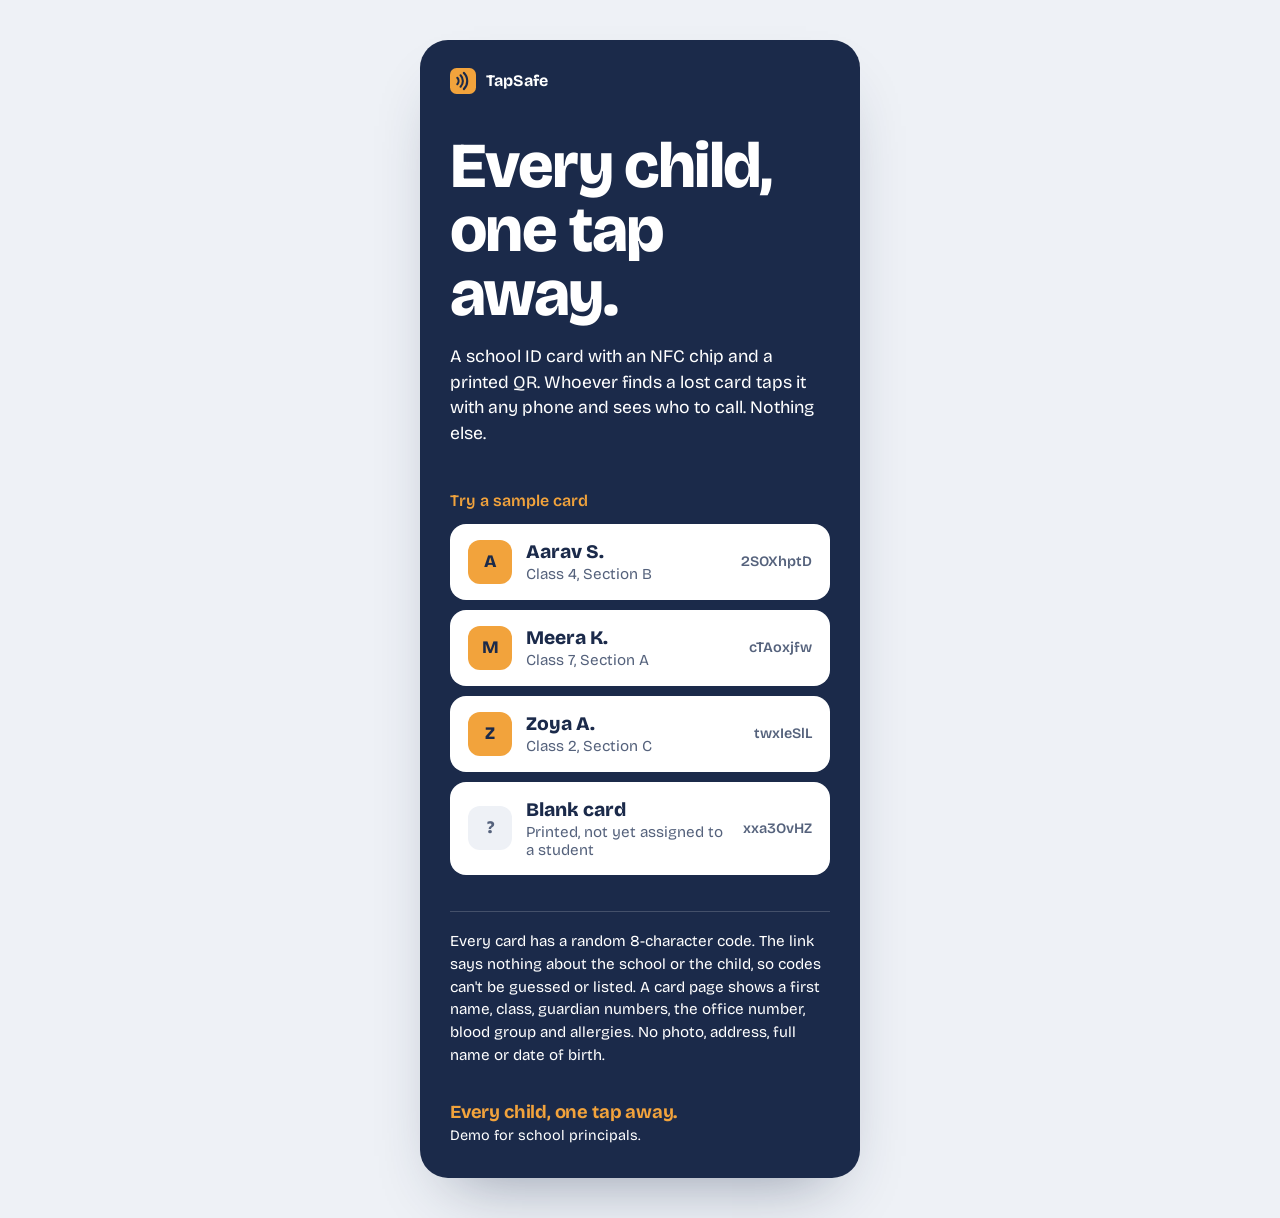
==== index.html @ 4b2bb034 "Add TapSafe demo card pages and landing page Static site for the TapSafe school ID card: three sampl" ====
<!DOCTYPE html>
<html lang="en">
<head>
<meta charset="utf-8">
<meta name="viewport" content="width=device-width, initial-scale=1">
<meta name="theme-color" content="#1B2A4A">
<title>TapSafe demo</title>
<link rel="icon" href="data:image/svg+xml,%3Csvg xmlns='http://www.w3.org/2000/svg' viewBox='0 0 32 32'%3E%3Crect width='32' height='32' rx='8' fill='%23F2A33C'/%3E%3Cpath d='M9 12a6 6 0 0 1 0 8M13 9a10 10 0 0 1 0 14M17 6a14 14 0 0 1 0 20' fill='none' stroke='%231B2A4A' stroke-width='2.6' stroke-linecap='round'/%3E%3C/svg%3E">
<link rel="preconnect" href="https://fonts.googleapis.com">
<link rel="preconnect" href="https://fonts.gstatic.com" crossorigin>
<link href="https://fonts.googleapis.com/css2?family=Bricolage+Grotesque:opsz,wght@12..96,400;12..96,500;12..96,600;12..96,700;12..96,800&display=swap" rel="stylesheet">
<link rel="stylesheet" href="assets/style.css">
</head>
<body>
<div class="home">

  <div class="brand">
    <svg class="mark" viewBox="0 0 32 32" width="26" height="26" aria-hidden="true"><rect width="32" height="32" rx="8" fill="#F2A33C"/><path d="M9 12a6 6 0 0 1 0 8M13 9a10 10 0 0 1 0 14M17 6a14 14 0 0 1 0 20" fill="none" stroke="#1B2A4A" stroke-width="2.6" stroke-linecap="round"/></svg>
    TapSafe
  </div>

  <h1>Every child, one tap away.</h1>
  <p class="lede">A school ID card with an NFC chip and a printed QR. Whoever finds a lost card taps it with any phone and sees who to call. Nothing else.</p>

  <h2>Try a sample card</h2>
  <ul class="samples">
    <li><a class="sample" href="c/2SOXhptD/index.html"><span class="chip">A</span><span class="txt"><strong>Aarav S.</strong><span>Class 4, Section B</span></span><code>2SOXhptD</code></a></li>
    <li><a class="sample" href="c/cTAoxjfw/index.html"><span class="chip">M</span><span class="txt"><strong>Meera K.</strong><span>Class 7, Section A</span></span><code>cTAoxjfw</code></a></li>
    <li><a class="sample" href="c/twxIeSlL/index.html"><span class="chip">Z</span><span class="txt"><strong>Zoya A.</strong><span>Class 2, Section C</span></span><code>twxIeSlL</code></a></li>
    <li><a class="sample blank" href="c/xxa3OvHZ/index.html"><span class="chip">?</span><span class="txt"><strong>Blank card</strong><span>Printed, not yet assigned to a student</span></span><code>xxa3OvHZ</code></a></li>
  </ul>

  <p class="note">Every card has a random 8-character code. The link says nothing about the school or the child, so codes can't be guessed or listed. A card page shows a first name, class, guardian numbers, the office number, blood group and allergies. No photo, address, full name or date of birth.</p>

  <footer class="foot">
    <p class="tagline">Every child, one tap away.</p>
    <p>Demo for school principals.</p>
  </footer>

</div>
<script>
  // Opened from disk there is no server to route unknown codes, so show the page directly.
  if (location.protocol === 'file:') document.querySelector('.sample.blank').href = '404.html';
</script>
</body>
</html>
---- assets/style.css ----
/* TapSafe — shared styles for card pages, the not-activated page and the demo index. */

:root {
  --ink: #1B2A4A;
  --ink-soft: #55627C;
  --marigold: #F2A33C;
  --marigold-deep: #D98A1F;
  --mint: #2E9E7E;
  --paper: #FFFFFF;
  --mist: #EEF1F6;
  --line: #D8DEE9;
  --font: "Bricolage Grotesque", "Segoe UI", system-ui, -apple-system, sans-serif;
  --radius: 16px;
}

* { box-sizing: border-box; }

html { -webkit-text-size-adjust: 100%; }

body {
  margin: 0;
  background: var(--paper);
  color: var(--ink);
  font-family: var(--font);
  font-size: 18px;
  line-height: 1.35;
  font-feature-settings: "ss01";
}

a { color: inherit; }

svg { display: block; }

:focus-visible {
  outline: 3px solid var(--mint);
  outline-offset: 3px;
}

/* ---------- The card page ---------- */

.page {
  min-height: 100dvh;
  display: flex;
  flex-direction: column;
  background: var(--paper);
}

.id {
  background: var(--ink);
  color: var(--paper);
  padding: 20px 22px 26px;
}

.brand {
  display: flex;
  align-items: center;
  gap: 10px;
  font-weight: 700;
  font-size: 1rem;
  letter-spacing: 0.01em;
}

.brand .mark { flex: none; }

.found {
  margin: 26px 0 6px;
  color: var(--marigold);
  font-weight: 600;
  font-size: 1.05rem;
}

.id h1 {
  margin: 0;
  font-size: clamp(2.5rem, 13vw, 3.4rem);
  font-weight: 800;
  line-height: 1.02;
  letter-spacing: -0.02em;
}

.class {
  margin: 10px 0 0;
  font-size: 1.15rem;
  font-weight: 500;
  line-height: 1.3;
  opacity: 0.92;
}

.class span { display: block; opacity: 0.75; font-weight: 400; }

.calls {
  display: flex;
  flex-direction: column;
  gap: 12px;
  padding: 18px 16px 6px;
}

.call {
  display: flex;
  align-items: center;
  gap: 14px;
  min-height: 78px;
  padding: 14px 18px;
  border-radius: var(--radius);
  background: var(--marigold);
  color: var(--ink);
  text-decoration: none;
  -webkit-tap-highlight-color: transparent;
  transition: transform 80ms ease, background-color 120ms ease;
}

.call:active { transform: scale(0.985); background: var(--marigold-deep); }

.call .icon { flex: none; }

.call .who {
  flex: 1;
  display: flex;
  flex-direction: column;
  min-width: 0;
}

.call .who strong {
  font-size: 1.3rem;
  font-weight: 800;
  line-height: 1.1;
  white-space: nowrap;
  overflow: hidden;
  text-overflow: ellipsis;
}

.call .who small {
  font-size: 0.95rem;
  font-weight: 500;
  opacity: 0.8;
}

.call .num {
  font-weight: 600;
  font-size: 1rem;
  font-variant-numeric: tabular-nums;
  white-space: nowrap;
  opacity: 0.85;
}

.call.office {
  background: var(--mist);
  min-height: 64px;
}

.call.office:active { background: var(--line); }

.call.office .who strong { font-size: 1.15rem; font-weight: 700; }

.facts {
  display: grid;
  grid-template-columns: auto 1fr;
  gap: 0 20px;
  margin: 18px 16px 0;
  padding-top: 18px;
  border-top: 1px solid var(--line);
}

.facts dl { margin: 0; display: contents; }

.facts dt {
  color: var(--ink-soft);
  font-size: 0.95rem;
  font-weight: 500;
  padding-top: 6px;
}

.facts dd {
  margin: 0 0 12px;
  font-size: 1.5rem;
  font-weight: 800;
  line-height: 1.15;
  letter-spacing: -0.01em;
}

.facts dd.calm {
  color: var(--mint);
  font-weight: 700;
}

.foot {
  margin-top: auto;
  padding: 26px 22px 24px;
  color: var(--ink-soft);
  font-size: 0.9rem;
  line-height: 1.45;
}

.tagline {
  margin: 0 0 6px;
  color: var(--mint);
  font-size: 1.15rem;
  font-weight: 700;
  letter-spacing: -0.01em;
}

.foot p { margin: 0; }

.foot .code {
  margin-top: 10px;
  font-variant-numeric: tabular-nums;
  opacity: 0.75;
}

/* ---------- Not-activated page ---------- */

.inactive .id { padding-bottom: 32px; }

.inactive .found { color: var(--mist); opacity: 0.8; }

.inactive .id h1 { font-size: clamp(2rem, 10vw, 2.7rem); }

.inactive .body {
  padding: 24px 22px 0;
  font-size: 1.1rem;
}

.inactive .body p { margin: 0 0 14px; max-width: 34ch; }

.inactive .body p strong { font-weight: 700; }

.status {
  display: inline-flex;
  align-items: center;
  gap: 8px;
  margin: 4px 0 0;
  padding: 8px 14px 8px 10px;
  border-radius: 999px;
  background: var(--mist);
  color: var(--ink);
  font-size: 0.95rem;
  font-weight: 600;
}

.status .dot {
  width: 10px;
  height: 10px;
  border-radius: 50%;
  background: var(--marigold);
}

/* ---------- Demo index ---------- */

.home {
  min-height: 100dvh;
  display: flex;
  flex-direction: column;
  background: var(--ink);
  color: var(--paper);
  padding: 20px 22px 28px;
}

.home .brand { margin-bottom: 40px; }

.home h1 {
  margin: 0;
  font-size: clamp(2.6rem, 12vw, 4rem);
  font-weight: 800;
  line-height: 1;
  letter-spacing: -0.025em;
  max-width: 10ch;
}

.home .lede {
  margin: 18px 0 0;
  max-width: 36ch;
  font-size: 1.1rem;
  line-height: 1.45;
  opacity: 0.85;
}

.home h2 {
  margin: 44px 0 12px;
  font-size: 1rem;
  font-weight: 600;
  color: var(--marigold);
}

.samples {
  list-style: none;
  margin: 0;
  padding: 0;
  display: flex;
  flex-direction: column;
  gap: 10px;
}

.sample {
  display: flex;
  align-items: center;
  gap: 14px;
  padding: 16px 18px;
  border-radius: var(--radius);
  background: var(--paper);
  color: var(--ink);
  text-decoration: none;
  transition: transform 80ms ease;
}

.sample:active { transform: scale(0.985); }

.sample .chip {
  flex: none;
  width: 44px;
  height: 44px;
  border-radius: 12px;
  background: var(--marigold);
  display: grid;
  place-items: center;
  font-weight: 800;
  font-size: 1.1rem;
}

.sample.blank .chip { background: var(--mist); color: var(--ink-soft); }

.sample .txt { flex: 1; min-width: 0; line-height: 1.2; }

.sample .txt strong { display: block; font-size: 1.2rem; font-weight: 800; }

.sample .txt span { display: block; font-size: 0.95rem; color: var(--ink-soft); margin-top: 2px; }

.sample code {
  font-family: var(--font);
  font-size: 0.9rem;
  font-weight: 600;
  color: var(--ink-soft);
  font-variant-numeric: tabular-nums;
}

.home .note {
  margin: 36px 0 0;
  padding-top: 18px;
  border-top: 1px solid rgba(255,255,255,0.18);
  font-size: 0.95rem;
  line-height: 1.5;
  opacity: 0.8;
  max-width: 44ch;
}

.home .foot { margin-top: auto; padding: 32px 0 0; color: var(--paper); opacity: 0.85; }

.home .tagline { color: var(--marigold); }

/* ---------- Larger screens: show the page as a card ---------- */

@media (min-width: 600px) {
  body {
    background: var(--mist);
    padding: 40px 16px;
  }

  .page, .home {
    min-height: 0;
    max-width: 440px;
    margin: 0 auto;
    border-radius: 28px;
    overflow: hidden;
    box-shadow: 0 32px 64px -32px rgba(27, 42, 74, 0.45);
  }

  .page { min-height: 760px; }

  .home { padding: 28px 30px 32px; }

  .foot { padding-bottom: 28px; }
}

/* ---------- Motion ---------- */

/* Blocks fade and rise once on load, staggered by 70ms. Total is under half a
   second so the phone numbers are readable almost immediately. */
@keyframes rise {
  from { opacity: 0; transform: translateY(10px); }
  to   { opacity: 1; transform: none; }
}

/* One soft pulse on the guardian buttons after they land, then nothing. */
@keyframes pulse {
  0%   { box-shadow: 0 0 0 0 rgba(242, 163, 60, 0.55); }
  100% { box-shadow: 0 0 0 14px rgba(242, 163, 60, 0); }
}

.id, .calls, .facts, .foot, .body,
.home .brand, .home h1, .home .lede, .home h2, .samples, .home .note {
  animation: rise 360ms cubic-bezier(0.2, 0.7, 0.2, 1) both;
}

.calls, .home h1     { animation-delay: 70ms; }
.facts, .body, .home .lede { animation-delay: 140ms; }
.foot, .home h2, .samples  { animation-delay: 210ms; }
.home .note          { animation-delay: 280ms; }

.call:not(.office) {
  animation: pulse 700ms ease-out 520ms 1 both;
}

@media (prefers-reduced-motion: reduce) {
  *, *::before, *::after {
    animation: none !important;
    transition: none !important;
  }
  .call:active, .sample:active { transform: none; }
}
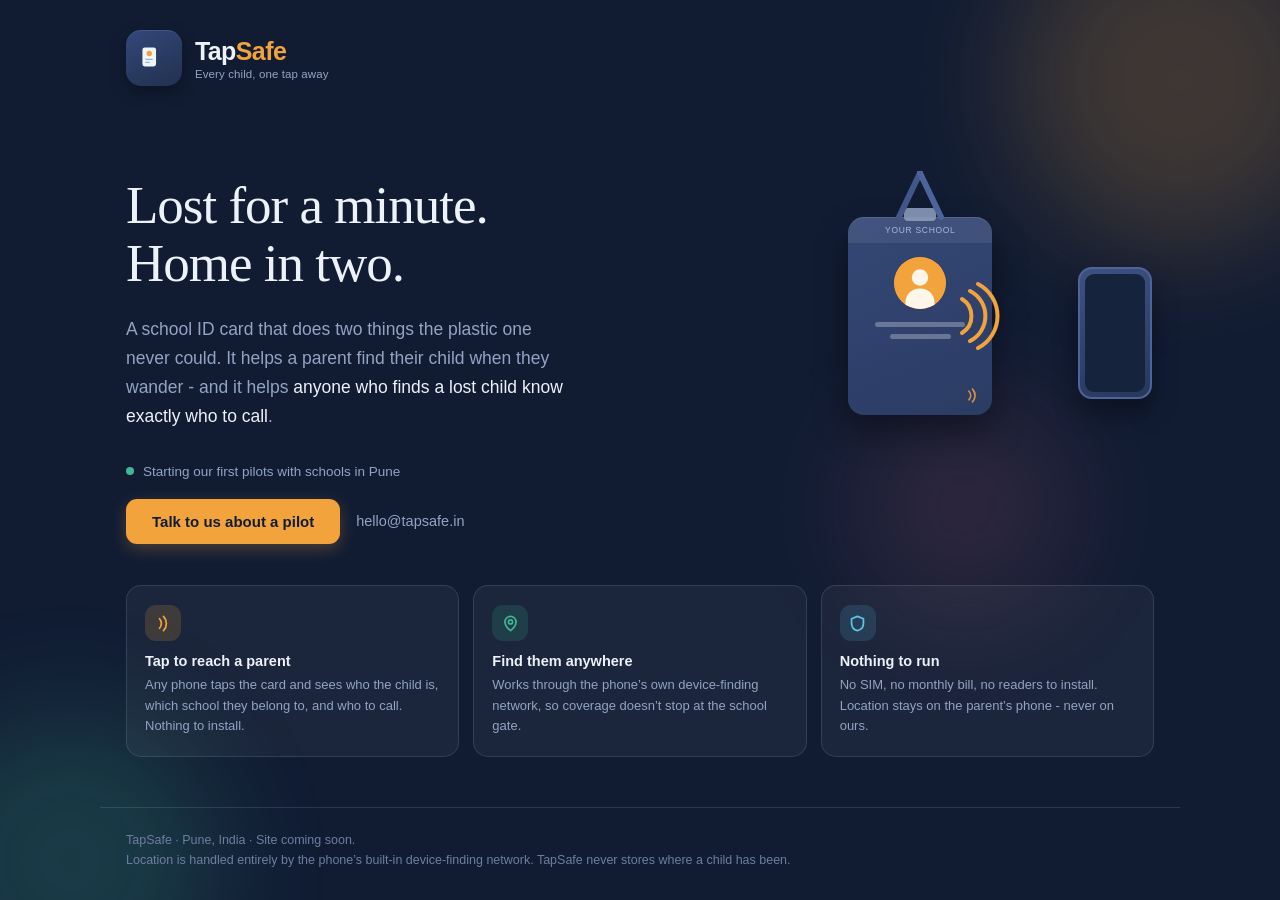
==== commit 352f543a: "Make card pages dead ends; move demo menu off the site root The marketing landing page becomes index" ====
--- a/index.html
+++ b/index.html
@@ -3,44 +3,345 @@
 <head>
 <meta charset="utf-8">
 <meta name="viewport" content="width=device-width, initial-scale=1">
-<meta name="theme-color" content="#1B2A4A">
-<title>TapSafe demo</title>
-<link rel="icon" href="data:image/svg+xml,%3Csvg xmlns='http://www.w3.org/2000/svg' viewBox='0 0 32 32'%3E%3Crect width='32' height='32' rx='8' fill='%23F2A33C'/%3E%3Cpath d='M9 12a6 6 0 0 1 0 8M13 9a10 10 0 0 1 0 14M17 6a14 14 0 0 1 0 20' fill='none' stroke='%231B2A4A' stroke-width='2.6' stroke-linecap='round'/%3E%3C/svg%3E">
-<link rel="preconnect" href="https://fonts.googleapis.com">
-<link rel="preconnect" href="https://fonts.gstatic.com" crossorigin>
-<link href="https://fonts.googleapis.com/css2?family=Bricolage+Grotesque:opsz,wght@12..96,400;12..96,500;12..96,600;12..96,700;12..96,800&display=swap" rel="stylesheet">
-<link rel="stylesheet" href="assets/style.css">
+<title>TapSafe - Every child, one tap away</title>
+<meta name="description" content="A school ID card that helps parents find their child, and helps anyone who finds a lost child get them home. Launching with pilot schools in Pune.">
+<meta property="og:title" content="TapSafe - Every child, one tap away">
+<meta property="og:description" content="A school ID card that helps parents find their child, and helps anyone who finds a lost child get them home.">
+<style>
+:root{
+  --ink:#111C33;
+  --face:#2B3C64;
+  --face-2:#344775;
+  --mari:#F2A33C;
+  --mari-lt:#F7C077;
+  --mint:#3FB795;
+  --coral:#F2748C;
+  --sky:#5EC5E8;
+  --text:#EDF1F8;
+  --dim:#93A3C2;
+  --line:rgba(147,163,194,.2);
+}
+*{box-sizing:border-box}
+html,body{height:100%}
+body{
+  margin:0;background:var(--ink);color:var(--text);
+  font-family:-apple-system,BlinkMacSystemFont,"Segoe UI",Roboto,Helvetica,Arial,sans-serif;
+  -webkit-font-smoothing:antialiased;overflow-x:hidden;
+  display:flex;flex-direction:column;min-height:100%;position:relative;
+}
+a{color:inherit}
+
+/* ---------- drifting background blobs ---------- */
+.blobs{position:fixed;inset:0;pointer-events:none;z-index:0;overflow:hidden}
+.blob{position:absolute;border-radius:50%;filter:blur(58px);opacity:.2}
+.b1{width:340px;height:340px;background:var(--mari);top:-90px;right:-70px;animation:drift1 19s ease-in-out infinite}
+.b2{width:300px;height:300px;background:var(--mint);bottom:-110px;left:-80px;animation:drift2 23s ease-in-out infinite}
+.b3{width:220px;height:220px;background:var(--coral);top:44%;right:16%;opacity:.13;animation:drift3 27s ease-in-out infinite}
+@keyframes drift1{0%,100%{transform:translate(0,0)}50%{transform:translate(-42px,46px)}}
+@keyframes drift2{0%,100%{transform:translate(0,0)}50%{transform:translate(52px,-38px)}}
+@keyframes drift3{0%,100%{transform:translate(0,0) scale(1)}50%{transform:translate(-34px,-30px) scale(1.14)}}
+
+.shell{position:relative;z-index:1;flex:1;width:100%;max-width:1080px;margin:0 auto;
+  padding:30px 26px 44px;display:flex;flex-direction:column}
+
+/* ---------- header lockup with tappable app icon ---------- */
+.lockup{display:flex;align-items:center;gap:13px}
+.appicon{
+  width:56px;height:56px;flex:0 0 56px;border-radius:15px;
+  background:linear-gradient(155deg,#33477A,#22314F);
+  display:flex;align-items:center;justify-content:center;
+  box-shadow:0 6px 18px rgba(0,0,0,.32), inset 0 1px 0 rgba(255,255,255,.09);
+  cursor:pointer;border:none;padding:0;position:relative;
+  animation:iconTap 4.4s ease-in-out infinite;
+}
+.appicon:active{transform:scale(.9)}
+.appicon svg{width:34px;height:34px}
+@keyframes iconTap{
+  0%,72%,100%{transform:scale(1)}
+  78%{transform:scale(.9)}
+  84%{transform:scale(1.06)}
+  90%{transform:scale(1)}
+}
+.icon-halo{
+  position:absolute;inset:0;border-radius:15px;border:2px solid var(--mari);
+  opacity:0;animation:halo 4.4s ease-out infinite;pointer-events:none;
+}
+@keyframes halo{
+  0%,74%{opacity:0;transform:scale(1)}
+  80%{opacity:.75;transform:scale(1.02)}
+  100%{opacity:0;transform:scale(1.42)}
+}
+.ic-w{opacity:0;animation:icw 4.4s ease-out infinite}
+.ic-w2{animation-delay:.09s}
+.ic-w3{animation-delay:.18s}
+@keyframes icw{0%,76%{opacity:0}82%{opacity:1}94%{opacity:1}100%{opacity:.35}}
+
+.word{font-size:25px;font-weight:600;letter-spacing:-.6px}
+.word .b{color:var(--mari)}
+.word small{display:block;font-size:11.5px;font-weight:400;color:var(--dim);letter-spacing:.1px;margin-top:2px}
+
+/* ---------- hero ---------- */
+.hero{display:grid;grid-template-columns:1.05fr .95fr;gap:44px;align-items:center;
+  padding:40px 0 30px;margin-top:auto}
+h1{font-family:Georgia,"Times New Roman",serif;font-weight:400;
+  font-size:clamp(33px,5.2vw,53px);line-height:1.09;letter-spacing:-1px;
+  margin:0 0 22px;max-width:14ch}
+.lede{font-size:clamp(15.5px,1.9vw,17.5px);line-height:1.66;color:var(--dim);
+  max-width:46ch;margin:0 0 30px}
+.lede strong{color:var(--text);font-weight:500}
+
+.reveal{opacity:0;transform:translateY(16px);animation:rise .75s cubic-bezier(.2,.8,.3,1) forwards}
+.d1{animation-delay:.05s}.d2{animation-delay:.18s}.d3{animation-delay:.31s}
+.d4{animation-delay:.44s}.d5{animation-delay:.57s}
+@keyframes rise{to{opacity:1;transform:translateY(0)}}
+
+/* ---------- animated scene ---------- */
+.scene{position:relative;height:378px;display:flex;align-items:center;justify-content:center}
+.cord{position:absolute;top:0;left:50%;transform:translateX(-50%);z-index:1}
+
+.hang{position:absolute;top:46px;left:50%;margin-left:-72px;transform-origin:50% -46px;
+  animation:swing 5.2s ease-in-out infinite}
+@keyframes swing{0%,100%{transform:rotate(-2.6deg)}50%{transform:rotate(2.6deg)}}
+
+.idcard{width:144px;height:198px;border-radius:16px;
+  background:linear-gradient(158deg,var(--face-2),var(--face));
+  box-shadow:0 16px 34px rgba(0,0,0,.4), inset 0 1px 0 rgba(255,255,255,.1);
+  padding:34px 13px 15px;position:relative}
+.clip{position:absolute;top:-9px;left:50%;margin-left:-16px;width:32px;height:13px;
+  border-radius:4px;background:#7C8CAB}
+.schoolbar{position:absolute;top:0;left:0;right:0;height:26px;
+  border-radius:16px 16px 0 0;background:rgba(255,255,255,.07);
+  font-size:8.5px;letter-spacing:.7px;color:#A8B8D8;
+  display:flex;align-items:center;justify-content:center}
+.face{width:52px;height:52px;border-radius:50%;background:var(--mari);
+  margin:6px auto 13px;overflow:hidden;display:flex;align-items:center;justify-content:center}
+.ln{height:5px;border-radius:3px;background:rgba(255,255,255,.28);margin:0 auto 7px}
+.ln.a{width:76%}.ln.b{width:52%}
+.nfc{position:absolute;bottom:11px;right:11px;opacity:.85}
+
+.rip{position:absolute;top:50%;right:-8px;margin-top:-35px;transform-origin:0 50%}
+.rip path{fill:none;stroke:var(--mari);stroke-width:4;stroke-linecap:round}
+.r1{animation:rp1 5.6s ease-out infinite}
+.r2{animation:rp2 5.6s ease-out infinite}
+.r3{animation:rp3 5.6s ease-out infinite}
+@keyframes rp1{0%,20%{opacity:0;transform:scale(.5)}27%{opacity:1;transform:scale(1)}46%{opacity:0;transform:scale(1.3)}100%{opacity:0}}
+@keyframes rp2{0%,23%{opacity:0;transform:scale(.5)}30%{opacity:.85;transform:scale(1)}50%{opacity:0;transform:scale(1.3)}100%{opacity:0}}
+@keyframes rp3{0%,26%{opacity:0;transform:scale(.5)}33%{opacity:.6;transform:scale(1)}54%{opacity:0;transform:scale(1.3)}100%{opacity:0}}
+
+.phone{position:absolute;right:2px;top:96px;width:74px;height:132px;border-radius:14px;
+  background:linear-gradient(160deg,#3D5182,#28375C);border:2px solid #4E639A;
+  box-shadow:0 12px 26px rgba(0,0,0,.38);z-index:3;
+  animation:tapIn 5.6s cubic-bezier(.3,.7,.3,1) infinite}
+@keyframes tapIn{
+  0%{transform:translate(84px,10px) rotate(9deg);opacity:0}
+  12%{opacity:1}
+  22%{transform:translate(6px,0) rotate(0deg);opacity:1}
+  28%{transform:translate(0,0) rotate(-1deg)}
+  34%{transform:translate(12px,0) rotate(0deg)}
+  66%{transform:translate(12px,0) rotate(0deg);opacity:1}
+  84%{transform:translate(84px,10px) rotate(9deg);opacity:0}
+  100%{transform:translate(84px,10px) rotate(9deg);opacity:0}
+}
+.screen{position:absolute;inset:5px;border-radius:9px;background:#16233D;overflow:hidden}
+
+.pop{position:absolute;inset:0;padding:7px 6px;opacity:0;
+  animation:popIn 5.6s cubic-bezier(.2,1.3,.4,1) infinite}
+@keyframes popIn{
+  0%,28%{opacity:0;transform:translateY(9px) scale(.94)}
+  36%{opacity:1;transform:translateY(0) scale(1)}
+  64%{opacity:1;transform:translateY(0) scale(1)}
+  74%{opacity:0;transform:translateY(-5px) scale(.97)}
+  100%{opacity:0}
+}
+.pop .top{background:var(--mint);border-radius:6px;padding:5px 6px;margin-bottom:6px}
+.pop .top b{display:block;font-size:9px;line-height:1.25}
+.pop .top i{display:block;font-size:6px;font-style:normal;opacity:.92;margin-top:1px}
+.pop .btn{background:var(--mint);border-radius:5px;height:13px;margin-bottom:4px;
+  display:flex;align-items:center;padding-left:5px;font-size:6.5px;color:#fff}
+.pop .btn.g{background:rgba(255,255,255,.13);color:#B9C7E2}
+.pop .mini{background:rgba(255,255,255,.08);border-radius:5px;height:20px;margin-top:5px}
+
+.spark{position:absolute;border-radius:50%;opacity:0;z-index:4}
+.s1{width:7px;height:7px;background:var(--mari);top:118px;right:88px;animation:sp 5.6s ease-out infinite}
+.s2{width:5px;height:5px;background:var(--mint);top:170px;right:80px;animation:sp 5.6s ease-out infinite .1s}
+.s3{width:6px;height:6px;background:var(--coral);top:206px;right:96px;animation:sp 5.6s ease-out infinite .05s}
+.s4{width:4px;height:4px;background:var(--sky);top:146px;right:72px;animation:sp 5.6s ease-out infinite .15s}
+@keyframes sp{0%,24%{opacity:0;transform:scale(.3)}30%{opacity:1;transform:scale(1.25)}42%{opacity:0;transform:scale(.5) translateY(-12px)}100%{opacity:0}}
+
+/* ---------- three points ---------- */
+.points{display:grid;grid-template-columns:repeat(3,1fr);gap:14px;margin:6px 0 6px}
+.pt{background:rgba(255,255,255,.045);border:1px solid var(--line);border-radius:15px;
+  padding:19px 18px;transition:transform .28s cubic-bezier(.2,.9,.3,1),background .28s}
+.pt:hover{transform:translateY(-5px);background:rgba(255,255,255,.075)}
+.pt .ico{width:36px;height:36px;border-radius:11px;display:flex;align-items:center;
+  justify-content:center;margin-bottom:12px}
+.pt:nth-child(1) .ico{background:rgba(242,163,60,.17)}
+.pt:nth-child(2) .ico{background:rgba(63,183,149,.17)}
+.pt:nth-child(3) .ico{background:rgba(94,197,232,.15)}
+.pt h2{font-size:14.5px;font-weight:600;margin:0 0 6px}
+.pt p{font-size:13px;line-height:1.58;color:var(--dim);margin:0}
+
+/* ---------- status + cta ---------- */
+.status{display:inline-flex;align-items:center;gap:9px;font-size:13.5px;color:var(--dim);margin-bottom:20px}
+.dot{width:8px;height:8px;border-radius:50%;background:var(--mint);flex:0 0 8px;
+  animation:pulse 2.2s ease-in-out infinite}
+@keyframes pulse{0%,100%{box-shadow:0 0 0 0 rgba(63,183,149,.5)}70%{box-shadow:0 0 0 9px rgba(63,183,149,0)}}
+.actions{display:flex;flex-wrap:wrap;gap:12px;align-items:center}
+.cta{display:inline-block;background:var(--mari);color:#111C33;text-decoration:none;
+  font-size:15px;font-weight:600;padding:14px 26px;border-radius:11px;
+  transition:transform .2s cubic-bezier(.2,1.4,.4,1),box-shadow .2s,background .2s;
+  box-shadow:0 5px 16px rgba(242,163,60,.26)}
+.cta:hover{transform:translateY(-2px);box-shadow:0 9px 22px rgba(242,163,60,.34);background:var(--mari-lt)}
+.cta:active{transform:scale(.96)}
+.alt{font-size:14.5px;color:var(--dim);text-decoration:none;padding:13px 4px;
+  border-bottom:1px solid transparent;transition:color .2s,border-color .2s}
+.alt:hover{color:var(--text);border-bottom-color:var(--line)}
+
+footer{position:relative;z-index:1;border-top:1px solid var(--line);
+  padding:22px 26px 30px;max-width:1080px;margin:0 auto;width:100%;
+  font-size:12.5px;color:#6E7E9E;line-height:1.6}
+
+@media (max-width:820px){
+  .hero{grid-template-columns:1fr;gap:4px;padding:20px 0 22px;margin-top:20px}
+  .scene{order:-1;height:330px;transform:scale(.9)}
+  h1{max-width:100%}
+  .points{grid-template-columns:1fr;gap:11px}
+  .shell{padding:24px 20px 34px}
+  footer{padding:20px 20px 28px}
+}
+@media (prefers-reduced-motion:reduce){
+  *{animation:none!important;transition:none!important}
+  .reveal{opacity:1;transform:none}
+  .pop,.phone,.rip{opacity:1}
+  .phone{transform:translate(12px,0)}
+  .spark{opacity:.85}
+}
+</style>
 </head>
 <body>
-<div class="home">
-
-  <div class="brand">
-    <svg class="mark" viewBox="0 0 32 32" width="26" height="26" aria-hidden="true"><rect width="32" height="32" rx="8" fill="#F2A33C"/><path d="M9 12a6 6 0 0 1 0 8M13 9a10 10 0 0 1 0 14M17 6a14 14 0 0 1 0 20" fill="none" stroke="#1B2A4A" stroke-width="2.6" stroke-linecap="round"/></svg>
-    TapSafe
+
+<div class="blobs"><div class="blob b1"></div><div class="blob b2"></div><div class="blob b3"></div></div>
+
+<div class="shell">
+
+  <div class="lockup reveal d1">
+    <button class="appicon" aria-label="TapSafe">
+      <span class="icon-halo"></span>
+      <svg viewBox="0 0 100 100" aria-hidden="true">
+        <rect x="16" y="19" width="40" height="56" rx="7" fill="#F0F4FB"/>
+        <circle cx="36" cy="37" r="8" fill="#F2A33C"/>
+        <rect x="24" y="52" width="23" height="4" rx="2" fill="#9DB0D4"/>
+        <rect x="24" y="61" width="14" height="4" rx="2" fill="#9DB0D4"/>
+        <g fill="none" stroke="#F2A33C" stroke-width="4.6" stroke-linecap="round">
+          <path class="ic-w" d="M64 38 A12 12 0 0 1 64 56"/>
+          <path class="ic-w ic-w2" d="M68 33 A18 18 0 0 1 68 61"/>
+          <path class="ic-w ic-w3" d="M72 28 A24 24 0 0 1 72 66"/>
+        </g>
+      </svg>
+    </button>
+    <div class="word">Tap<span class="b">Safe</span><small>Every child, one tap away</small></div>
   </div>
 
-  <h1>Every child, one tap away.</h1>
-  <p class="lede">A school ID card with an NFC chip and a printed QR. Whoever finds a lost card taps it with any phone and sees who to call. Nothing else.</p>
-
-  <h2>Try a sample card</h2>
-  <ul class="samples">
-    <li><a class="sample" href="c/2SOXhptD/index.html"><span class="chip">A</span><span class="txt"><strong>Aarav S.</strong><span>Class 4, Section B</span></span><code>2SOXhptD</code></a></li>
-    <li><a class="sample" href="c/cTAoxjfw/index.html"><span class="chip">M</span><span class="txt"><strong>Meera K.</strong><span>Class 7, Section A</span></span><code>cTAoxjfw</code></a></li>
-    <li><a class="sample" href="c/twxIeSlL/index.html"><span class="chip">Z</span><span class="txt"><strong>Zoya A.</strong><span>Class 2, Section C</span></span><code>twxIeSlL</code></a></li>
-    <li><a class="sample blank" href="c/xxa3OvHZ/index.html"><span class="chip">?</span><span class="txt"><strong>Blank card</strong><span>Printed, not yet assigned to a student</span></span><code>xxa3OvHZ</code></a></li>
-  </ul>
-
-  <p class="note">Every card has a random 8-character code. The link says nothing about the school or the child, so codes can't be guessed or listed. A card page shows a first name, class, guardian numbers, the office number, blood group and allergies. No photo, address, full name or date of birth.</p>
-
-  <footer class="foot">
-    <p class="tagline">Every child, one tap away.</p>
-    <p>Demo for school principals.</p>
-  </footer>
+  <div class="hero">
+    <div>
+      <h1 class="reveal d2">Lost for a minute. Home in&nbsp;two.</h1>
+      <p class="lede reveal d3">
+        A school ID card that does two things the plastic one never could. It helps a parent
+        find their child when they wander - and it helps
+        <strong>anyone who finds a lost child know exactly who to call</strong>.
+      </p>
+      <div class="status reveal d4"><span class="dot"></span>Starting our first pilots with schools in Pune</div>
+      <div class="actions reveal d4">
+        <a class="cta" href="mailto:hello@tapsafe.in?subject=TapSafe%20pilot%20enquiry">Talk to us about a pilot</a>
+        <a class="alt" href="mailto:hello@tapsafe.in">hello@tapsafe.in</a>
+      </div>
+    </div>
+
+    <div class="scene reveal d3" aria-hidden="true">
+      <svg class="cord" width="150" height="58" viewBox="0 0 150 58">
+        <path d="M75 2 L54 46" stroke="#43568A" stroke-width="6" stroke-linecap="round"/>
+        <path d="M75 2 L96 46" stroke="#4E639A" stroke-width="6" stroke-linecap="round"/>
+      </svg>
+
+      <div class="hang">
+        <div class="idcard">
+          <div class="clip"></div>
+          <div class="schoolbar">YOUR SCHOOL</div>
+          <div class="face">
+            <svg width="52" height="52" viewBox="0 0 52 52">
+              <defs><clipPath id="fc"><circle cx="26" cy="26" r="26"/></clipPath></defs>
+              <g clip-path="url(#fc)">
+                <circle cx="26" cy="26" r="26" fill="#F2A33C"/>
+                <circle cx="26" cy="20.5" r="8.2" fill="#FFF6EA"/>
+                <path d="M26 31.5c-8.6 0-14.6 6.2-14.6 14.4V52h29.2v-6.1c0-8.2-6-14.4-14.6-14.4z" fill="#FFF6EA"/>
+              </g>
+            </svg>
+          </div>
+          <div class="ln a"></div>
+          <div class="ln b"></div>
+          <svg class="nfc" width="17" height="17" viewBox="0 0 24 24" fill="none" stroke="#F2A33C" stroke-width="2.4" stroke-linecap="round">
+            <path d="M7 6 A9 9 0 0 1 7 18"/><path d="M12 3 A13 13 0 0 1 12 21"/>
+          </svg>
+        </div>
+
+        <svg class="rip r1" width="44" height="70" viewBox="0 0 44 70"><path d="M6 18 A20 20 0 0 1 6 52"/></svg>
+        <svg class="rip r2" width="44" height="70" viewBox="0 0 44 70"><path d="M14 10 A28 28 0 0 1 14 60"/></svg>
+        <svg class="rip r3" width="44" height="70" viewBox="0 0 44 70"><path d="M22 3 A36 36 0 0 1 22 67"/></svg>
+      </div>
+
+      <span class="spark s1"></span><span class="spark s2"></span>
+      <span class="spark s3"></span><span class="spark s4"></span>
+
+      <div class="phone">
+        <div class="screen">
+          <div class="pop">
+            <div class="top"><b>Aarav S.</b><i>Nursery B &middot; Little Scholars</i></div>
+            <div class="btn">Call Priya</div>
+            <div class="btn">Call Rohan</div>
+            <div class="btn g">School office</div>
+            <div class="mini"></div>
+          </div>
+        </div>
+      </div>
+    </div>
+  </div>
+
+  <div class="points">
+    <div class="pt reveal d3">
+      <div class="ico">
+        <svg width="19" height="19" viewBox="0 0 24 24" fill="none" stroke="#F2A33C" stroke-width="2.2" stroke-linecap="round">
+          <path d="M7 6 A9 9 0 0 1 7 18"/><path d="M12 3 A13 13 0 0 1 12 21"/>
+        </svg>
+      </div>
+      <h2>Tap to reach a parent</h2>
+      <p>Any phone taps the card and sees who the child is, which school they belong to, and who to call. Nothing to install.</p>
+    </div>
+    <div class="pt reveal d4">
+      <div class="ico">
+        <svg width="19" height="19" viewBox="0 0 24 24" fill="none" stroke="#3FB795" stroke-width="2.2" stroke-linecap="round" stroke-linejoin="round">
+          <path d="M12 21s7-5.7 7-11a7 7 0 1 0-14 0c0 5.3 7 11 7 11z"/><circle cx="12" cy="10" r="2.6"/>
+        </svg>
+      </div>
+      <h2>Find them anywhere</h2>
+      <p>Works through the phone&rsquo;s own device-finding network, so coverage doesn&rsquo;t stop at the school gate.</p>
+    </div>
+    <div class="pt reveal d5">
+      <div class="ico">
+        <svg width="19" height="19" viewBox="0 0 24 24" fill="none" stroke="#5EC5E8" stroke-width="2.2" stroke-linecap="round" stroke-linejoin="round">
+          <path d="M12 3l7.5 3v5.6c0 4.6-3.2 8.3-7.5 9.4-4.3-1.1-7.5-4.8-7.5-9.4V6z"/>
+        </svg>
+      </div>
+      <h2>Nothing to run</h2>
+      <p>No SIM, no monthly bill, no readers to install. Location stays on the parent&rsquo;s phone - never on ours.</p>
+    </div>
+  </div>
 
 </div>
-<script>
-  // Opened from disk there is no server to route unknown codes, so show the page directly.
-  if (location.protocol === 'file:') document.querySelector('.sample.blank').href = '404.html';
-</script>
+
+<footer>
+  TapSafe &middot; Pune, India &middot; Site coming soon.<br>
+  Location is handled entirely by the phone&rsquo;s built-in device-finding network. TapSafe never stores where a child has been.
+</footer>
+
 </body>
 </html>
